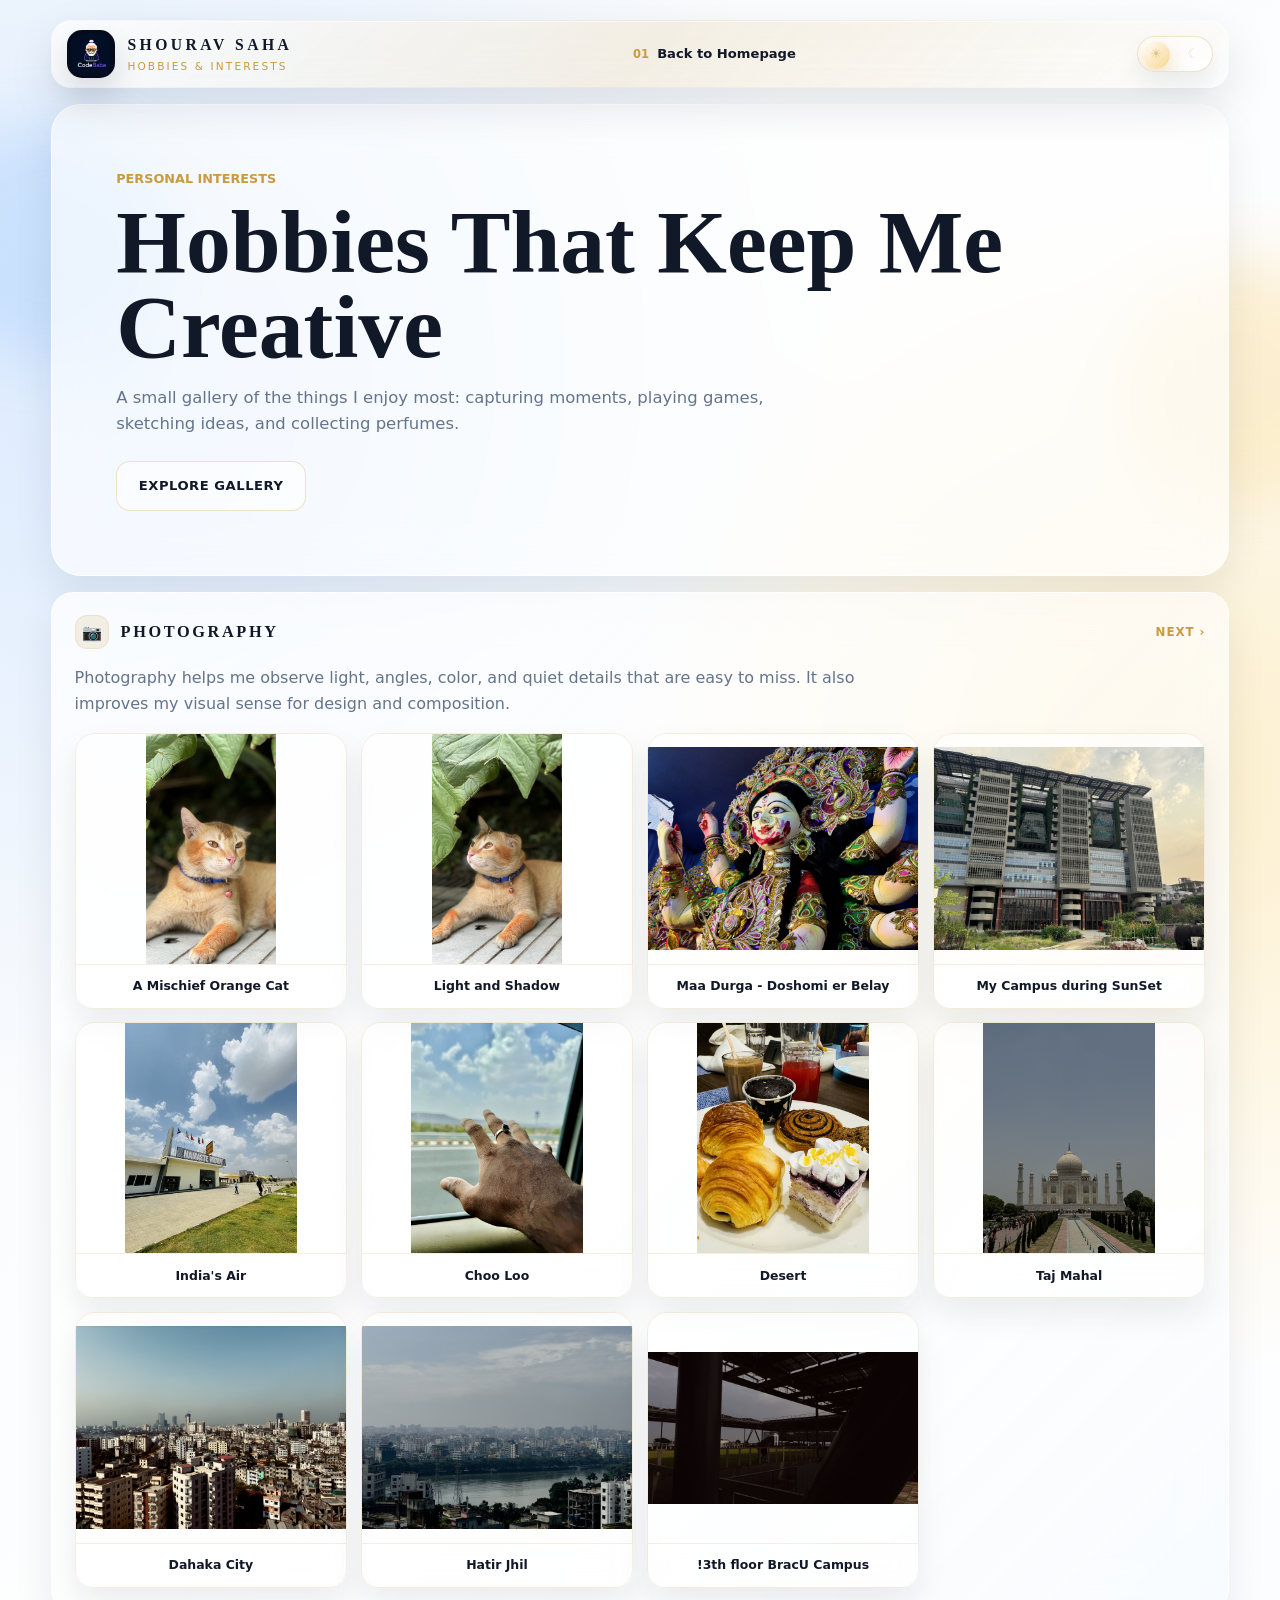
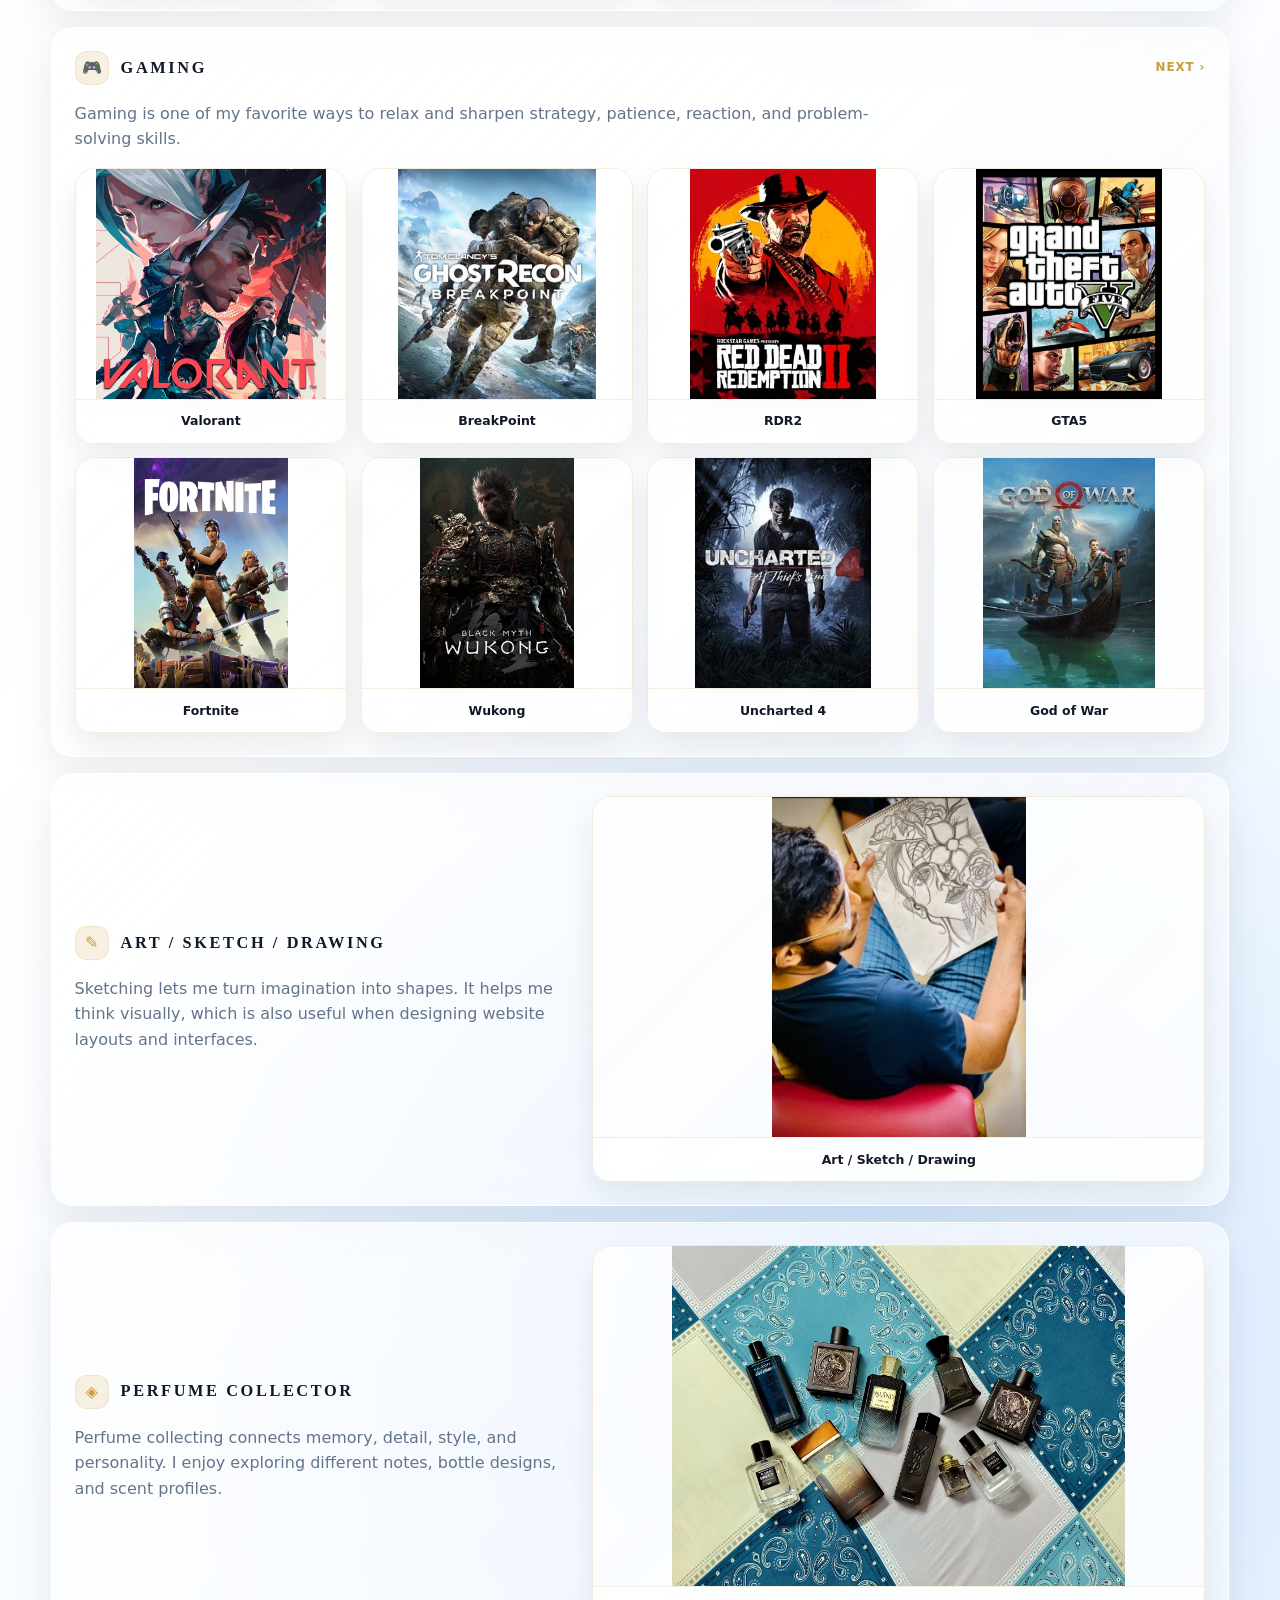
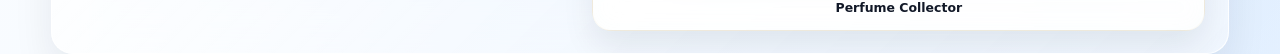
==== hobbies.html @ 501989ae "Add Shourav portfolio website" ====
<!DOCTYPE html>
<html lang="en">
<head>
    <meta charset="UTF-8">
    <meta name="viewport" content="width=device-width, initial-scale=1.0">
    <meta name="description" content="Hobbies and interests of Shourav Saha.">
    <meta name="author" content="Shourav Saha">
    <title>Hobbies | Shourav Saha</title>
    <link rel="stylesheet" href="style.css">
</head>
<body>
    <div class="page-orb orb-one" aria-hidden="true"></div>
    <div class="page-orb orb-two" aria-hidden="true"></div>

    <header class="site-header">
        <nav class="navbar" aria-label="Primary navigation">
            <a class="brand" href="index.html">
                <img class="brand-logo" src="images/Logo_idea_2.png" alt="Code Baba logo">
                <span class="brand-text">
                    <span class="brand-name">SHOURAV SAHA</span>
                    <span class="brand-subtitle">Hobbies &amp; Interests</span>
                </span>
            </a>
            <div class="nav-links">
                <a href="index.html"><span>01</span> Back to Homepage</a>
            </div>
            <button class="theme-toggle" id="themeToggle" type="button" aria-label="Switch to dark mode" aria-pressed="false">
                <span class="toggle-label toggle-light">☀</span>
                <span class="toggle-label toggle-dark">☾</span>
                <span class="toggle-switch" aria-hidden="true"><span class="toggle-thumb"></span></span>
            </button>
        </nav>
    </header>

    <main class="inner-page">
        <section class="inner-hero glass-panel">
            <p class="eyebrow">PERSONAL INTERESTS</p>
            <h1>Hobbies That Keep Me Creative</h1>
            <p class="hero-text">
                A small gallery of the things I enjoy most: capturing moments, playing games,
                sketching ideas, and collecting perfumes.
            </p>
            <div class="hero-actions">
                <a class="btn btn-secondary" href="#photography">Explore Gallery</a>
            </div>
        </section>

        <section class="hobby-page-grid">
            <article class="glass-card hobby-feature" id="photography">
                <div class="section-heading split-heading">
                    <span class="section-icon">📷</span>
                    <h2>Photography</h2>
                    <a href="#gaming">Next ›</a>
                </div>
                <p>
                    Photography helps me observe light, angles, color, and quiet details that are easy to miss.
                    It also improves my visual sense for design and composition.
                </p>
                <div class="gallery-grid photography-gallery">
                    <figure class="wide"><img src="images/hobbies/photography-01.jpg" alt="Photography sample 1"><figcaption>A Mischief Orange Cat</figcaption></figure>
                    <figure><img src="images/hobbies/photography-02.jpg" alt="Photography sample 2"><figcaption>Light and Shadow</figcaption></figure>
                    <figure><img src="images/hobbies/photography-03.jpg" alt="Photography sample 3"><figcaption>Maa Durga - Doshomi er Belay</figcaption></figure>
                    <figure><img src="images/hobbies/photography-04.jpg" alt="Photography sample 4"><figcaption>My Campus during SunSet</figcaption></figure>
                    <figure><img src="images/hobbies/photography-05.jpg" alt="Photography sample 5"><figcaption>India's Air</figcaption></figure>
                    <figure><img src="images/hobbies/photography-06.jpg" alt="Photography sample 6"><figcaption>Choo Loo</figcaption></figure>
                    <figure><img src="images/hobbies/photography-07.jpg" alt="Photography sample 7"><figcaption>Desert</figcaption></figure>
                    <figure><img src="images/hobbies/photography-08.jpg" alt="Photography sample 8"><figcaption>Taj Mahal</figcaption></figure>
                    <figure><img src="images/hobbies/photography-09.jpg" alt="Photography sample 9"><figcaption>Dahaka City</figcaption></figure>
                    <figure><img src="images/hobbies/photography-10.jpg" alt="Photography sample 10"><figcaption>Hatir Jhil</figcaption></figure>
                    <figure><img src="images/hobbies/photography-11.jpg" alt="Photography sample 11"><figcaption>!3th floor BracU Campus</figcaption></figure>
                </div>
            </article>

            <article class="glass-card hobby-feature" id="gaming">
                <div class="section-heading split-heading">
                    <span class="section-icon">🎮</span>
                    <h2>Gaming</h2>
                    <a href="#art">Next ›</a>
                </div>
                <p>
                    Gaming is one of my favorite ways to relax and sharpen strategy, patience, reaction,
                    and problem-solving skills.
                </p>
                <div class="gallery-grid game-gallery">
                    <figure><img src="images/hobbies/game-01.jpg" alt="Gaming image 1"><figcaption>Valorant</figcaption></figure>
                    <figure><img src="images/hobbies/game-02.jpg" alt="Gaming image 2"><figcaption>BreakPoint</figcaption></figure>
                    <figure><img src="images/hobbies/game-03.jpg" alt="Gaming image 3"><figcaption>RDR2</figcaption></figure>
                    <figure><img src="images/hobbies/game-04.jpg" alt="Gaming image 4"><figcaption>GTA5</figcaption></figure>
                    <figure><img src="images/hobbies/game-05.jpg" alt="Gaming image 5"><figcaption>Fortnite</figcaption></figure>
                    <figure><img src="images/hobbies/game-06.jpg" alt="Gaming image 6"><figcaption>Wukong</figcaption></figure>
                    <figure><img src="images/hobbies/game-07.jpg" alt="Gaming image 7"><figcaption>Uncharted 4</figcaption></figure>
                    <figure><img src="images/hobbies/game-08.jpg" alt="Gaming image 8"><figcaption>God of War</figcaption></figure>
                </div>
            </article>

            <article class="glass-card hobby-feature split-hobby" id="art">
                <div class="hobby-copy">
                    <div class="section-heading">
                        <span class="section-icon">✎</span>
                        <h2>Art / Sketch / Drawing</h2>
                    </div>
                    <p>
                        Sketching lets me turn imagination into shapes. It helps me think visually,
                        which is also useful when designing website layouts and interfaces.
                    </p>
                </div>
                <figure class="feature-image art-image">
                    <img src="images/hobbies/art-sketch-drawing.jpg" alt="Art, sketch, and drawing work">
                    <figcaption>Art / Sketch / Drawing</figcaption>
                </figure>
            </article>

            <article class="glass-card hobby-feature split-hobby" id="perfume">
                <div class="hobby-copy">
                    <div class="section-heading">
                        <span class="section-icon">◈</span>
                        <h2>Perfume Collector</h2>
                    </div>
                    <p>
                        Perfume collecting connects memory, detail, style, and personality. I enjoy exploring
                        different notes, bottle designs, and scent profiles.
                    </p>
                </div>
                <figure class="feature-image">
                    <img src="images/hobbies/perfume-collector.jpg" alt="Perfume collector image">
                    <figcaption>Perfume Collector</figcaption>
                </figure>
            </article>
        </section>
    </main>
<script src="script.js"></script>
</body>
</html>
---- style.css ----
:root {
    --bg: #f8fafc;
    --glass: rgba(255, 255, 255, 0.64);
    --glass-strong: rgba(255, 255, 255, 0.78);
    --text: #111827;
    --muted: #64748b;
    --gold: #c99a3e;
    --gold-soft: rgba(201, 154, 62, 0.14);
    --blue-glow: #dbeafe;
    --border: rgba(255, 255, 255, 0.8);
    --shadow: 0 28px 80px rgba(15, 23, 42, 0.10);
    --shadow-soft: 0 18px 40px rgba(15, 23, 42, 0.08);
    --radius-large: 30px;
    --radius: 22px;
    --radius-small: 14px;
    --serif: Georgia, 'Times New Roman', serif;
    --sans: Inter, ui-sans-serif, system-ui, -apple-system, BlinkMacSystemFont, 'Segoe UI', sans-serif;
}

body.dark-mode {
    --bg: #050816;
    --glass: rgba(15, 23, 42, 0.72);
    --glass-strong: rgba(15, 23, 42, 0.86);
    --text: #f8fafc;
    --muted: #cbd5e1;
    --gold: #f5c76b;
    --gold-soft: rgba(245, 199, 107, 0.16);
    --blue-glow: #38bdf8;
    --border: rgba(255, 255, 255, 0.16);
    --shadow: 0 28px 80px rgba(0, 0, 0, 0.34);
    --shadow-soft: 0 18px 44px rgba(0, 0, 0, 0.26);
}

* {
    box-sizing: border-box;
    margin: 0;
    padding: 0;
}

html {
    scroll-behavior: smooth;
    scroll-padding-top: 120px;
}

section[id],
article[id],
.glass-card[id] {
    scroll-margin-top: 120px;
}

body {
    min-height: 100vh;
    font-family: var(--sans);
    color: var(--text);
    background:
        radial-gradient(circle at 8% 12%, rgba(219, 234, 254, 0.95), transparent 24%),
        radial-gradient(circle at 92% 24%, rgba(252, 231, 178, 0.65), transparent 22%),
        radial-gradient(circle at 65% 90%, rgba(191, 219, 254, 0.68), transparent 27%),
        linear-gradient(135deg, var(--bg), #ffffff 52%, #eef6ff);
    line-height: 1.6;
    overflow-x: hidden;
    transition: background 0.35s ease, color 0.35s ease;
}

body.dark-mode {
    background:
        radial-gradient(circle at 10% 12%, rgba(56, 189, 248, 0.18), transparent 26%),
        radial-gradient(circle at 90% 26%, rgba(245, 199, 107, 0.15), transparent 25%),
        radial-gradient(circle at 60% 90%, rgba(30, 64, 175, 0.28), transparent 30%),
        linear-gradient(135deg, #050816, #0f172a 60%, #111827);
}

a {
    color: inherit;
    text-decoration: none;
}

img {
    max-width: 100%;
    display: block;
}

button,
input,
textarea {
    font: inherit;
}

.page-orb {
    position: fixed;
    width: 240px;
    height: 240px;
    border-radius: 999px;
    filter: blur(28px);
    opacity: 0.38;
    pointer-events: none;
    z-index: -1;
}

.orb-one {
    top: 120px;
    left: -70px;
    background: rgba(147, 197, 253, 0.8);
}

.orb-two {
    top: 260px;
    right: -80px;
    background: rgba(251, 215, 134, 0.75);
}

.orb-three {
    bottom: 80px;
    left: 45%;
    background: rgba(221, 214, 254, 0.75);
}

.site-header {
    width: min(92%, 1420px);
    margin: 20px auto 0;
    position: sticky;
    top: 14px;
    z-index: 50;
}

.navbar,
.glass-panel,
.glass-card,
.site-footer {
    background: var(--glass);
    border: 1px solid var(--border);
    box-shadow: var(--shadow-soft);
    backdrop-filter: blur(22px);
    -webkit-backdrop-filter: blur(22px);
}

.navbar {
    min-height: 64px;
    border: 1px solid transparent;
    border-radius: 20px;
    padding: 0.55rem 0.95rem;
    background:
        linear-gradient(135deg, rgba(255, 255, 255, 0.42), rgba(255, 255, 255, 0.18)) padding-box,
        linear-gradient(135deg, rgba(255, 255, 255, 0.58), rgba(201, 154, 62, 0.20), rgba(255, 255, 255, 0.14)) border-box;
    box-shadow:
        inset 0 1px 0 rgba(255, 255, 255, 0.52),
        inset 0 -18px 38px rgba(255, 255, 255, 0.08),
        0 18px 46px rgba(15, 23, 42, 0.10);
    backdrop-filter: blur(26px) saturate(1.32);
    -webkit-backdrop-filter: blur(26px) saturate(1.32);
    display: flex;
    align-items: center;
    justify-content: space-between;
    gap: 0.85rem;
}

body.dark-mode .navbar {
    background:
        linear-gradient(135deg, rgba(15, 23, 42, 0.54), rgba(15, 23, 42, 0.24)) padding-box,
        linear-gradient(135deg, rgba(148, 163, 184, 0.24), rgba(245, 199, 107, 0.22), rgba(56, 189, 248, 0.12)) border-box;
    box-shadow:
        inset 0 1px 0 rgba(255, 255, 255, 0.10),
        inset 0 -18px 40px rgba(2, 6, 23, 0.24),
        0 20px 52px rgba(0, 0, 0, 0.28);
}

.brand {
    display: flex;
    align-items: center;
    gap: 0.75rem;
    min-width: max-content;
}

.brand-logo {
    width: 48px;
    height: 48px;
    object-fit: contain;
    border-radius: 15px;
    box-shadow: 0 14px 30px rgba(15, 23, 42, 0.14);
    background: #050b1a;
    padding: 0.2rem;
}

.footer-logo {
    width: 52px;
    height: 52px;
    object-fit: contain;
    border-radius: 16px;
    box-shadow: 0 12px 24px rgba(15, 23, 42, 0.12);
    background: #050b1a;
    padding: 0.18rem;
}

.monogram {
    font-family: var(--serif);
    font-size: 2.2rem;
    line-height: 1;
    color: var(--gold);
    letter-spacing: -0.08em;
    text-shadow: 0 10px 24px var(--gold-soft);
}

.monogram.small {
    font-size: 2rem;
}

.brand-text {
    display: flex;
    flex-direction: column;
    gap: 0.05rem;
}

.brand-name {
    font-family: var(--serif);
    font-size: 0.98rem;
    letter-spacing: 0.22em;
    font-weight: 700;
}

.brand-subtitle {
    font-size: 0.66rem;
    color: var(--gold);
    text-transform: uppercase;
    letter-spacing: 0.20em;
}

.nav-links {
    display: flex;
    align-items: center;
    justify-content: flex-end;
    gap: 0.72rem;
    flex-wrap: wrap;
}

.nav-links a {
    color: var(--text);
    font-size: 0.82rem;
    font-weight: 600;
    padding: 0.32rem 0.15rem;
    position: relative;
}

.nav-links a span {
    color: var(--gold);
    font-size: 0.72rem;
    margin-right: 0.22rem;
}

.nav-links a::after {
    content: "";
    position: absolute;
    left: 0;
    bottom: 0.2rem;
    width: 0;
    height: 2px;
    border-radius: 999px;
    background: var(--gold);
    transition: width 0.25s ease;
}

.nav-links a:hover::after {
    width: 100%;
}

.theme-toggle {
    --toggle-offset: 0;
    --toggle-press: 1;
    width: 76px;
    height: 36px;
    border: 1px solid rgba(201, 154, 62, 0.28);
    border-radius: 999px;
    background: rgba(255, 255, 255, 0.42);
    color: rgba(201, 154, 62, 0.74);
    display: grid;
    grid-template-columns: 1fr 1fr;
    align-items: center;
    padding: 0;
    cursor: pointer;
    position: relative;
    overflow: hidden;
    box-shadow: inset 0 1px 0 rgba(255, 255, 255, 0.56), 0 12px 24px rgba(15, 23, 42, 0.08);
    transition: transform 0.16s ease, border-color 0.25s ease, background 0.25s ease, box-shadow 0.16s ease;
}

body.dark-mode .theme-toggle {
    --toggle-offset: 40px;
    background: rgba(15, 23, 42, 0.56);
    color: rgba(245, 199, 107, 0.76);
}

.theme-toggle:hover {
    transform: translateY(-2px);
    border-color: var(--gold);
}

.theme-toggle:active {
    --toggle-press: 0.88;
    transform: translateY(1px) scale(0.98);
    border-color: rgba(201, 154, 62, 0.46);
    box-shadow: inset 0 4px 12px rgba(15, 23, 42, 0.18), 0 6px 14px rgba(15, 23, 42, 0.08);
}

.theme-toggle:focus-visible {
    outline: 3px solid var(--gold-soft);
    outline-offset: 4px;
}

.toggle-label {
    position: relative;
    z-index: 2;
    display: grid;
    place-items: center;
    width: 100%;
    height: 100%;
    font-size: 0.82rem;
    line-height: 1;
    opacity: 0.68;
    transition: opacity 0.25s ease, color 0.25s ease;
}

body:not(.dark-mode) .toggle-dark,
body.dark-mode .toggle-light {
    opacity: 0.32;
}

.toggle-switch {
    position: absolute;
    inset: 4px;
    border-radius: 999px;
    pointer-events: none;
}

.toggle-thumb {
    position: absolute;
    top: 0;
    left: 0;
    width: 28px;
    height: 28px;
    border-radius: 999px;
    background: linear-gradient(135deg, #ffffff, #f8d58e);
    box-shadow: 0 10px 22px rgba(201, 154, 62, 0.36), 0 0 0 1px rgba(255, 255, 255, 0.62);
    transform: translateX(var(--toggle-offset)) scale(var(--toggle-press));
    transition: transform 0.32s ease, background 0.32s ease, box-shadow 0.32s ease;
}

body.dark-mode .toggle-thumb {
    background: linear-gradient(135deg, #111827, #020617);
    box-shadow: 0 10px 22px rgba(56, 189, 248, 0.30), 0 0 0 1px rgba(148, 163, 184, 0.34);
}

main,
.site-footer {
    width: min(92%, 1420px);
    margin-inline: auto;
}

.hero {
    margin-top: 1rem;
    border-radius: var(--radius-large);
    padding: clamp(2rem, 5vw, 4.4rem);
    display: grid;
    grid-template-columns: 1.05fr 0.95fr;
    gap: clamp(2rem, 5vw, 5rem);
    align-items: center;
    position: relative;
    overflow: hidden;
}

.hero::before,
.hero::after,
.glass-card::before {
    content: "";
    position: absolute;
    pointer-events: none;
}

.hero::before {
    inset: 1px;
    border-radius: inherit;
    background: linear-gradient(120deg, rgba(255, 255, 255, 0.58), transparent 38%, rgba(219, 234, 254, 0.34));
    z-index: -1;
}

.hero::after {
    right: 2.2rem;
    bottom: 2rem;
    width: 160px;
    height: 160px;
    background-image: radial-gradient(var(--gold) 1px, transparent 1px);
    background-size: 12px 12px;
    opacity: 0.22;
}

.eyebrow {
    color: var(--gold);
    font-weight: 700;
    font-size: 0.8rem;
    text-transform: uppercase;
    margin-bottom: 0.6rem;
}

.hero h1 {
    font-family: var(--serif);
    font-size: clamp(3.6rem, 8vw, 7.6rem);
    line-height: 0.95;
    letter-spacing: -0.06em;
    font-weight: 500;
    margin-bottom: 0.75rem;
}

.hero-subtitle {
    color: var(--gold);
    font-weight: 700;
    margin-bottom: 0.7rem;
}

.hero-text {
    max-width: 660px;
    color: var(--muted);
    font-size: 1.03rem;
    margin-bottom: 1.45rem;
}

.hero-actions {
    display: flex;
    flex-wrap: wrap;
    gap: 0.95rem;
}

.btn {
    display: inline-flex;
    align-items: center;
    justify-content: center;
    gap: 0.45rem;
    min-height: 48px;
    border-radius: var(--radius-small);
    padding: 0.85rem 1.35rem;
    font-weight: 800;
    letter-spacing: 0.04em;
    text-transform: uppercase;
    font-size: 0.82rem;
    transition: transform 0.25s ease, box-shadow 0.25s ease, background 0.25s ease;
}

.btn:hover {
    transform: translateY(-3px);
}

.btn-primary {
    background: linear-gradient(135deg, #d9ad55, var(--gold));
    color: #ffffff;
    border: 1px solid rgba(255, 255, 255, 0.5);
    box-shadow: 0 16px 34px rgba(201, 154, 62, 0.30);
}

.btn-primary:hover {
    box-shadow: 0 22px 46px rgba(201, 154, 62, 0.42);
}

.btn-secondary {
    background: rgba(255, 255, 255, 0.52);
    color: var(--text);
    border: 1px solid rgba(201, 154, 62, 0.28);
}

body.dark-mode .btn-secondary {
    background: rgba(15, 23, 42, 0.52);
}

.portrait-card {
    border-radius: 28px;
    padding: 0.6rem;
    background:
        linear-gradient(var(--glass-strong), var(--glass-strong)) padding-box,
        linear-gradient(135deg, rgba(201, 154, 62, 0.84), rgba(219, 234, 254, 0.86), rgba(255, 255, 255, 0.55)) border-box;
    border: 1px solid transparent;
    box-shadow: var(--shadow), inset 0 0 28px rgba(255, 255, 255, 0.38);
    position: relative;
    overflow: hidden;
}

.portrait-card::after {
    content: "";
    position: absolute;
    inset: 0;
    background: linear-gradient(105deg, transparent 20%, rgba(255, 255, 255, 0.32), transparent 52%);
    transform: translateX(-100%);
    animation: shine 6s ease-in-out infinite;
}

.profile-image {
    width: 100%;
    height: min(560px, 56vw);
    object-fit: cover;
    object-position: center top;
    border-radius: 22px;
    filter: saturate(1.02) contrast(1.02);
}

.section-grid,
.lower-grid {
    margin-top: 1rem;
    display: grid;
    gap: 1rem;
}

.section-grid {
    grid-template-columns: minmax(0, 1.45fr) minmax(280px, 0.8fr);
}

.about-card {
    min-height: 100%;
}

.lower-grid {
    grid-template-columns: 0.9fr 0.9fr 1.2fr 1.2fr;
}

.glass-card {
    border-radius: var(--radius);
    padding: 1.4rem;
    position: relative;
    overflow: hidden;
    transition: transform 0.28s ease, box-shadow 0.28s ease, border-color 0.28s ease;
}

.glass-card::before {
    inset: 0;
    background: linear-gradient(135deg, rgba(255, 255, 255, 0.46), transparent 50%, rgba(219, 234, 254, 0.20));
    opacity: 0.82;
    z-index: -1;
}

.glass-card:hover {
    transform: translateY(-6px);
    box-shadow: var(--shadow);
    border-color: rgba(201, 154, 62, 0.36);
}

.section-heading {
    display: flex;
    align-items: center;
    gap: 0.75rem;
    margin-bottom: 1rem;
}

.split-heading {
    justify-content: space-between;
}

.split-heading h2 {
    margin-right: auto;
}

.section-heading h2 {
    font-family: var(--serif);
    font-size: 1.02rem;
    text-transform: uppercase;
    letter-spacing: 0.16em;
}

.section-heading a {
    color: var(--gold);
    font-size: 0.74rem;
    text-transform: uppercase;
    letter-spacing: 0.08em;
    font-weight: 800;
}

.section-icon {
    width: 34px;
    height: 34px;
    display: inline-grid;
    place-items: center;
    border-radius: 12px;
    color: var(--gold);
    background: var(--gold-soft);
    border: 1px solid rgba(201, 154, 62, 0.16);
}

.about-card p,
.contact-section p {
    color: var(--muted);
    font-size: 0.94rem;
}

.about-card p + p {
    margin-top: 0.85rem;
}

.about-card a {
    color: var(--gold);
    font-weight: 800;
}

.about-highlights {
    margin-top: 1rem;
    display: flex;
    flex-wrap: wrap;
    gap: 0.55rem;
}

.about-highlights span {
    border: 1px solid rgba(201, 154, 62, 0.24);
    border-radius: 999px;
    padding: 0.42rem 0.72rem;
    background: rgba(255, 255, 255, 0.30);
    color: var(--text);
    font-size: 0.78rem;
    font-weight: 800;
}

body.dark-mode .about-highlights span {
    background: rgba(15, 23, 42, 0.42);
}

.about-details {
    margin-top: 1.1rem;
    display: grid;
    grid-template-columns: minmax(260px, 1fr) minmax(220px, 0.9fr);
    gap: 1rem;
    align-items: stretch;
}

.info-list {
    display: grid;
    gap: 0.7rem;
    align-content: center;
}

.info-list p {
    display: grid;
    grid-template-columns: 118px 1fr;
    gap: 0.75rem;
    align-items: center;
    font-size: 0.9rem;
}

.info-list span {
    color: var(--muted);
}

.info-list strong {
    color: var(--text);
}

.about-image-frame {
    min-height: 190px;
    max-height: 230px;
    border: 1px solid rgba(201, 154, 62, 0.20);
    border-radius: 18px;
    background: rgba(255, 255, 255, 0.20);
    overflow: hidden;
    display: grid;
    place-items: center;
}

body.dark-mode .about-image-frame {
    background: rgba(15, 23, 42, 0.32);
}

.about-image-frame img {
    width: 100%;
    height: 100%;
    object-fit: contain;
    object-position: center;
}

.timeline {
    position: relative;
    display: grid;
    gap: 1rem;
    padding-left: 0.4rem;
}

.timeline::before {
    content: "";
    position: absolute;
    left: 10px;
    top: 8px;
    bottom: 8px;
    width: 1px;
    background: linear-gradient(var(--gold), rgba(201, 154, 62, 0.08));
}

.timeline-item {
    display: grid;
    grid-template-columns: 28px 1fr;
    gap: 0.5rem;
    align-items: start;
}

.timeline-dot {
    width: 12px;
    height: 12px;
    margin-top: 0.25rem;
    border-radius: 999px;
    background: var(--gold);
    box-shadow: 0 0 0 7px var(--gold-soft);
    z-index: 1;
}

.timeline h3 {
    font-size: 0.95rem;
}

.timeline p,
.timeline small {
    color: var(--muted);
}

.timeline p {
    color: var(--gold);
    font-size: 0.9rem;
    margin: 0.15rem 0;
}

.skills-list {
    display: flex;
    flex-wrap: wrap;
    gap: 0.75rem;
}

.skill-cloud span {
    display: inline-flex;
    align-items: center;
    justify-content: center;
    min-height: 44px;
    padding: 0.72rem 1rem;
    border-radius: 999px;
    border: 1px solid rgba(201, 154, 62, 0.22);
    background: rgba(255, 255, 255, 0.42);
    color: var(--text);
    font-weight: 800;
    font-size: 0.9rem;
    box-shadow: 0 12px 26px rgba(15, 23, 42, 0.06);
    transition: transform 0.25s ease, border-color 0.25s ease, background 0.25s ease;
}

body.dark-mode .skill-cloud span {
    background: rgba(15, 23, 42, 0.48);
}

.skill-cloud span:hover {
    transform: translateY(-4px);
    border-color: var(--gold);
    background: var(--gold-soft);
}

.skills-image-frame {
    margin-top: 1rem;
    height: clamp(150px, 18vw, 220px);
    border: 1px solid rgba(201, 154, 62, 0.20);
    border-radius: 18px;
    background: rgba(255, 255, 255, 0.20);
    overflow: hidden;
    display: grid;
    place-items: center;
}

body.dark-mode .skills-image-frame {
    background: rgba(15, 23, 42, 0.32);
}

.skills-image-frame img {
    width: 100%;
    height: 100%;
    object-fit: contain;
    object-position: center;
}

.quote-card,
.hobbies-card,
.links-card,
.favorites-card {
    min-height: 190px;
}

.quote-card {
    grid-column: span 2;
}

.quote-card blockquote {
    font-family: var(--serif);
    font-size: 1.12rem;
    line-height: 1.65;
    color: var(--text);
}

.quote-card cite {
    display: block;
    margin-top: 0.65rem;
    color: var(--gold);
    font-family: var(--sans);
    font-size: 0.9rem;
    font-weight: 800;
}

.quote-layout {
    display: grid;
    grid-template-columns: 1fr 120px;
    gap: 1rem;
    align-items: center;
}

.quote-image {
    width: 120px;
    height: 92px;
    object-fit: cover;
    border-radius: 18px;
    border: 1px solid rgba(201, 154, 62, 0.22);
    box-shadow: 0 14px 32px rgba(15, 23, 42, 0.10);
}

.favorites-card {
    grid-column: 1 / -1;
}

.favorites-layout {
    display: grid;
    grid-template-columns: minmax(280px, 0.9fr) minmax(420px, 1.4fr);
    gap: 1rem;
    align-items: stretch;
}

.favorite-lists {
    display: grid;
    grid-template-columns: repeat(3, minmax(0, 1fr));
    gap: 0.85rem;
}

.favorite-list {
    padding: 1rem;
    border: 1px solid rgba(201, 154, 62, 0.18);
    border-radius: 18px;
    background: rgba(255, 255, 255, 0.36);
}

body.dark-mode .favorite-list {
    background: rgba(15, 23, 42, 0.48);
}

.favorite-list h3 {
    color: var(--gold);
    font-size: 0.86rem;
    letter-spacing: 0.08em;
    text-transform: uppercase;
    margin-bottom: 0.65rem;
}

.favorite-list ol {
    padding-left: 1.15rem;
    color: var(--text);
    font-weight: 700;
    font-size: 0.9rem;
}

.favorite-list li + li {
    margin-top: 0.35rem;
}

.poster-grid {
    display: grid;
    grid-template-columns: repeat(8, minmax(78px, 1fr));
    gap: 0.65rem;
}

.poster-grid figure {
    min-height: 144px;
    border-radius: 16px;
    overflow: hidden;
    border: 1px solid rgba(201, 154, 62, 0.18);
    background: rgba(255, 255, 255, 0.42);
    box-shadow: 0 14px 28px rgba(15, 23, 42, 0.08);
    transition: transform 0.25s ease, border-color 0.25s ease, box-shadow 0.25s ease;
}

body.dark-mode .poster-grid figure {
    background: rgba(15, 23, 42, 0.48);
}

.poster-grid figure:hover {
    transform: translateY(-5px);
    border-color: var(--gold);
    box-shadow: var(--shadow-soft);
}

.poster-grid img {
    width: 100%;
    height: 108px;
    object-fit: cover;
}

.poster-grid figcaption {
    padding: 0.45rem 0.35rem;
    color: var(--text);
    font-size: 0.72rem;
    font-weight: 800;
    text-align: center;
}

.feather {
    position: absolute;
    right: 1.1rem;
    bottom: 0.3rem;
    color: rgba(201, 154, 62, 0.24);
    font-size: 6rem;
    transform: rotate(-28deg);
}

.hobby-grid,
.link-grid,
.contact-links {
    display: grid;
    gap: 0.75rem;
}

.hobby-grid {
    grid-template-columns: repeat(2, minmax(0, 1fr));
}

.hobby-tile,
.link-grid a,
.contact-links a,
.contact-links span {
    background: rgba(255, 255, 255, 0.42);
    border: 1px solid rgba(201, 154, 62, 0.18);
    border-radius: 16px;
    padding: 0.9rem;
    transition: transform 0.25s ease, border-color 0.25s ease, background 0.25s ease;
}

body.dark-mode .hobby-tile,
body.dark-mode .link-grid a,
body.dark-mode .contact-links a,
body.dark-mode .contact-links span {
    background: rgba(15, 23, 42, 0.48);
}

.hobby-tile {
    display: flex;
    flex-direction: column;
    gap: 0.4rem;
    align-items: center;
    text-align: center;
    font-weight: 700;
}

.hobby-tile span {
    font-size: 1.6rem;
}

.link-grid {
    grid-template-columns: repeat(3, minmax(0, 1fr));
}

.link-grid a {
    display: flex;
    justify-content: space-between;
    align-items: center;
    min-height: 52px;
    font-weight: 800;
    font-size: 0.96rem;
    letter-spacing: 0.02em;
    padding: 0.72rem 1rem;
    border-radius: 10px;
    background:
        linear-gradient(135deg, rgba(255, 255, 255, 0.82), rgba(255, 248, 232, 0.66)) padding-box,
        linear-gradient(135deg, rgba(201, 154, 62, 0.64), rgba(255, 255, 255, 0.72)) border-box;
    border-color: transparent;
    box-shadow: 0 12px 26px rgba(201, 154, 62, 0.16);
    position: relative;
    overflow: hidden;
}

.link-grid a span {
    color: var(--gold);
    font-size: 1.06rem;
    transition: transform 0.25s ease;
}

body.dark-mode .link-grid a {
    background:
        linear-gradient(135deg, rgba(15, 23, 42, 0.82), rgba(42, 35, 20, 0.60)) padding-box,
        linear-gradient(135deg, rgba(201, 154, 62, 0.62), rgba(148, 163, 184, 0.36)) border-box;
    box-shadow: 0 14px 30px rgba(0, 0, 0, 0.24);
}

.logo-link {
    gap: 0.55rem;
    justify-content: flex-start !important;
}

.logo-link img {
    width: 36px;
    height: 36px;
    object-fit: contain;
    border-radius: 9px;
    background: #050b1a;
    padding: 0.12rem;
    box-shadow: 0 8px 18px rgba(15, 23, 42, 0.12);
}

.logo-link span {
    margin-left: auto;
}

.hobby-tile:hover,
.link-grid a:hover,
.contact-links a:hover {
    transform: translateY(-4px);
    border-color: var(--gold);
    background: var(--gold-soft);
}

.link-grid a:hover {
    transform: translateY(-6px) scale(1.02);
    background:
        linear-gradient(135deg, rgba(217, 173, 85, 0.96), rgba(201, 154, 62, 0.78)) padding-box,
        linear-gradient(135deg, #fff4d6, rgba(201, 154, 62, 0.84)) border-box;
    color: #ffffff;
    box-shadow: 0 18px 38px rgba(201, 154, 62, 0.34);
}

.link-grid a:hover span {
    color: #ffffff;
    transform: translate(2px, -2px);
}


.records-card {
    margin-top: 1rem;
}

.table-wrapper {
    width: 100%;
    overflow-x: auto;
    border-radius: 18px;
    border: 1px solid rgba(201, 154, 62, 0.20);
}

table {
    width: 100%;
    min-width: 520px;
    border-collapse: collapse;
    overflow: hidden;
    font-size: 0.92rem;
}

caption {
    text-align: left;
    padding: 0.8rem 1rem;
    color: var(--muted);
    font-size: 0.84rem;
}

th,
td {
    padding: 1rem;
    border: 1px solid rgba(100, 116, 139, 0.12);
    text-align: left;
    vertical-align: middle;
}

th {
    background: linear-gradient(135deg, rgba(201, 154, 62, 0.92), rgba(17, 24, 39, 0.95));
    color: #ffffff;
    text-transform: uppercase;
    font-size: 0.78rem;
    letter-spacing: 0.08em;
}

tbody tr:nth-child(even) {
    background: rgba(255, 255, 255, 0.32);
}

body.dark-mode tbody tr:nth-child(even) {
    background: rgba(255, 255, 255, 0.04);
}

tbody tr:hover {
    background: var(--gold-soft);
}

.status-pill {
    display: inline-flex;
    border-radius: 999px;
    padding: 0.25rem 0.65rem;
    color: var(--gold);
    background: var(--gold-soft);
    font-weight: 800;
    font-size: 0.78rem;
}

.status-pill.active {
    color: #0f766e;
    background: rgba(20, 184, 166, 0.12);
}

body.dark-mode .status-pill.active {
    color: #5eead4;
}

.contact-section {
    margin-top: 1rem;
    border-radius: var(--radius-large);
    padding: clamp(1.4rem, 3vw, 2.4rem);
    display: grid;
    grid-template-columns: 0.9fr 1.1fr;
    gap: 2rem;
}

.contact-section h2 {
    font-family: var(--serif);
    font-size: clamp(2rem, 4vw, 3.2rem);
    margin-bottom: 0.75rem;
}

.contact-links {
    margin-top: 1.2rem;
    grid-template-columns: repeat(2, minmax(0, 1fr));
}

.contact-links a,
.contact-links span {
    color: var(--text);
    font-weight: 800;
}

.contact-form {
    display: grid;
    gap: 0.75rem;
}

.contact-form label {
    font-size: 0.82rem;
    font-weight: 800;
    color: var(--gold);
    text-transform: uppercase;
    letter-spacing: 0.08em;
}

.contact-form input,
.contact-form textarea {
    width: 100%;
    border: 1px solid rgba(201, 154, 62, 0.22);
    border-radius: 14px;
    padding: 0.85rem 1rem;
    color: var(--text);
    background: rgba(255, 255, 255, 0.48);
    outline: none;
    resize: vertical;
}

body.dark-mode .contact-form input,
body.dark-mode .contact-form textarea {
    background: rgba(15, 23, 42, 0.50);
}

.contact-form input:focus,
.contact-form textarea:focus {
    border-color: var(--gold);
    box-shadow: 0 0 0 4px var(--gold-soft);
}

.site-footer {
    margin-top: 1rem;
    margin-bottom: 1rem;
    border-radius: 24px;
    padding: 1.1rem 1.35rem;
    display: grid;
    grid-template-columns: 1fr auto;
    gap: 1rem;
    align-items: center;
}

.footer-brand {
    display: flex;
    align-items: center;
    gap: 0.8rem;
}

.footer-brand strong {
    font-family: var(--serif);
    letter-spacing: 0.18em;
}

.footer-brand p,
.footer-motto {
    color: var(--muted);
    font-size: 0.82rem;
}

.footer-motto {
    color: var(--gold);
    font-weight: 800;
    white-space: nowrap;
}


.inner-page {
    margin-top: 1rem;
}

.inner-hero {
    padding: clamp(2rem, 5vw, 4rem);
    border-radius: var(--radius-large);
}

.inner-hero h1 {
    font-family: var(--serif);
    font-size: clamp(2.8rem, 7vw, 6.5rem);
    line-height: 0.95;
    margin-bottom: 1rem;
}

.inner-content {
    margin-top: 1rem;
    display: grid;
    grid-template-columns: repeat(2, minmax(0, 1fr));
    gap: 1rem;
}

.project-list {
    display: grid;
    gap: 1rem;
}

.project-item {
    padding: 1rem;
    border-radius: 16px;
    border: 1px solid rgba(201, 154, 62, 0.18);
    background: rgba(255, 255, 255, 0.36);
}

.project-card p {
    color: var(--muted);
    margin-bottom: 1rem;
}

.project-link {
    display: inline-flex;
    align-items: center;
    justify-content: center;
    padding: 0.85rem 1.1rem;
    border-radius: 999px;
    border: 1px solid rgba(201, 154, 62, 0.26);
    background: rgba(255, 255, 255, 0.52);
    color: var(--gold);
    font-weight: 900;
    box-shadow: 0 14px 30px rgba(15, 23, 42, 0.07);
}

.project-link:hover {
    transform: translateY(-3px);
    background: var(--gold);
    color: #ffffff;
}

.featured-project {
    border-color: rgba(201, 154, 62, 0.34);
}

.hobby-page-grid {
    margin-top: 1rem;
    display: grid;
    gap: 1rem;
}

.hobby-feature {
    overflow: hidden;
}

.hobby-feature > p {
    color: var(--muted);
    max-width: 850px;
    margin-bottom: 1rem;
}

.gallery-grid {
    display: grid;
    grid-template-columns: repeat(4, minmax(0, 1fr));
    gap: 0.85rem;
}

.gallery-grid figure,
.feature-image {
    position: relative;
    overflow: visible;
    display: flex;
    flex-direction: column;
    border-radius: 20px;
    border: 1px solid rgba(201, 154, 62, 0.18);
    background: rgba(255, 255, 255, 0.42);
    box-shadow: 0 16px 32px rgba(15, 23, 42, 0.08);
    transition: transform 0.25s ease, border-color 0.25s ease, box-shadow 0.25s ease;
}

body.dark-mode .gallery-grid figure,
body.dark-mode .feature-image {
    background: rgba(15, 23, 42, 0.48);
}

.gallery-grid figure:hover,
.feature-image:hover {
    transform: translateY(-5px);
    border-color: var(--gold);
    box-shadow: var(--shadow-soft);
}

.gallery-grid img,
.feature-image img {
    display: block;
    width: 100%;
    height: 230px;
    max-height: 230px;
    object-fit: contain;
    background: rgba(255, 255, 255, 0.34);
    border-radius: 16px 16px 0 0;
}

.photography-gallery .wide {
    grid-column: auto;
    grid-row: auto;
}

.photography-gallery .wide img {
    height: 230px;
}

.gallery-grid figcaption,
.feature-image figcaption {
    position: static;
    margin: 0;
    padding: 0.72rem 0.8rem;
    border-radius: 0 0 16px 16px;
    color: var(--text);
    background: rgba(255, 255, 255, 0.68);
    backdrop-filter: blur(12px);
    -webkit-backdrop-filter: blur(12px);
    font-size: 0.78rem;
    font-weight: 800;
    text-align: center;
    border-top: 1px solid rgba(201, 154, 62, 0.16);
}

body.dark-mode .gallery-grid figcaption,
body.dark-mode .feature-image figcaption {
    background: rgba(15, 23, 42, 0.72);
}

.split-hobby {
    display: grid;
    grid-template-columns: minmax(280px, 0.9fr) minmax(360px, 1.1fr);
    gap: 1rem;
    align-items: center;
}

.hobby-copy p {
    color: var(--muted);
}

.feature-image img {
    height: 340px;
    max-height: 340px;
}


@keyframes shine {
    0%, 46% { transform: translateX(-120%); }
    58%, 100% { transform: translateX(120%); }
}

@media (max-width: 1120px) {
    .navbar {
        align-items: flex-start;
        flex-wrap: wrap;
    }

    .nav-links {
        order: 3;
        width: 100%;
        justify-content: flex-start;
    }

    .hero,
    .contact-section {
        grid-template-columns: 1fr;
    }

    .section-grid {
        grid-template-columns: 1fr;
    }

    .skills-card {
        grid-column: auto;
    }

    .about-details {
        grid-template-columns: 1fr;
    }

    .lower-grid {
        grid-template-columns: 1fr 1fr;
    }

    .links-card {
        grid-column: span 1;
    }

    .favorites-card {
        grid-column: 1 / -1;
    }

    .site-footer {
        grid-template-columns: 1fr;
    }

}


@media (max-width: 980px) {
    html {
        scroll-padding-top: 170px;
    }

    section[id],
    article[id],
    .glass-card[id] {
        scroll-margin-top: 170px;
    }

    .favorites-layout {
        grid-template-columns: 1fr;
    }

    .favorite-lists {
        grid-template-columns: 1fr;
    }

    .poster-grid {
        grid-template-columns: repeat(4, minmax(0, 1fr));
    }

    .gallery-grid {
        grid-template-columns: repeat(2, minmax(0, 1fr));
    }

    .split-hobby {
        grid-template-columns: 1fr;
    }
}

@media (max-width: 760px) {
    html {
        scroll-padding-top: 230px;
    }

    section[id],
    article[id],
    .glass-card[id] {
        scroll-margin-top: 230px;
    }

    .site-header,
    main {
        width: min(94%, 100%);
    }

    .navbar {
        padding: 0.75rem;
    }

    .brand-name {
        font-size: 0.95rem;
        letter-spacing: 0.16em;
    }

    .brand-subtitle {
        letter-spacing: 0.14em;
    }

    .nav-links {
        gap: 0.55rem;
    }

    .hero {
        padding: 1.35rem;
    }

    .hero h1 {
        font-size: clamp(3.2rem, 16vw, 5.2rem);
    }

    .profile-image {
        height: 420px;
    }

    .section-grid,
    .lower-grid,
    .inner-content {
        grid-template-columns: 1fr;
    }

    .quote-card {
        grid-column: auto;
    }

    .hobby-grid,
    .link-grid,
    .contact-links {
        grid-template-columns: 1fr;
    }

    .info-list p {
        grid-template-columns: 1fr;
        gap: 0.12rem;
    }

    .footer-motto {
        white-space: normal;
    }

    .quote-layout {
        grid-template-columns: 1fr;
    }

    .gallery-grid {
        grid-template-columns: 1fr;
    }

    .gallery-grid img,
    .photography-gallery .wide img,
    .feature-image img {
        height: 220px;
        max-height: 220px;
    }

    .photography-gallery .wide {
        grid-column: auto;
        grid-row: auto;
    }

    .quote-image {
        width: 100%;
        height: 160px;
    }

    .poster-grid {
        grid-template-columns: repeat(2, minmax(0, 1fr));
    }

    .poster-grid img {
        height: 170px;
    }

}

/* Latest requested cleanup: footer removed and art image kept uncropped. */

.art-image img {
    width: 100%;
    object-fit: contain;
    background: rgba(255, 255, 255, 0.35);
}

body.dark-mode .art-image img {
    background: rgba(15, 23, 42, 0.35);
}

/* Email form setup: hidden recipient and user feedback states */
.hidden-field {
    display: none !important;
}

.form-status {
    min-height: 1.2rem;
    margin: 0.2rem 0 0;
    font-weight: 800;
    color: var(--muted);
}

.form-status.success {
    color: #0f766e;
}

.form-status.error {
    color: #b91c1c;
}

body.dark-mode .form-status.success {
    color: #5eead4;
}

body.dark-mode .form-status.error {
    color: #fca5a5;
}

.contact-form button:disabled {
    cursor: not-allowed;
    opacity: 0.72;
    transform: none;
}
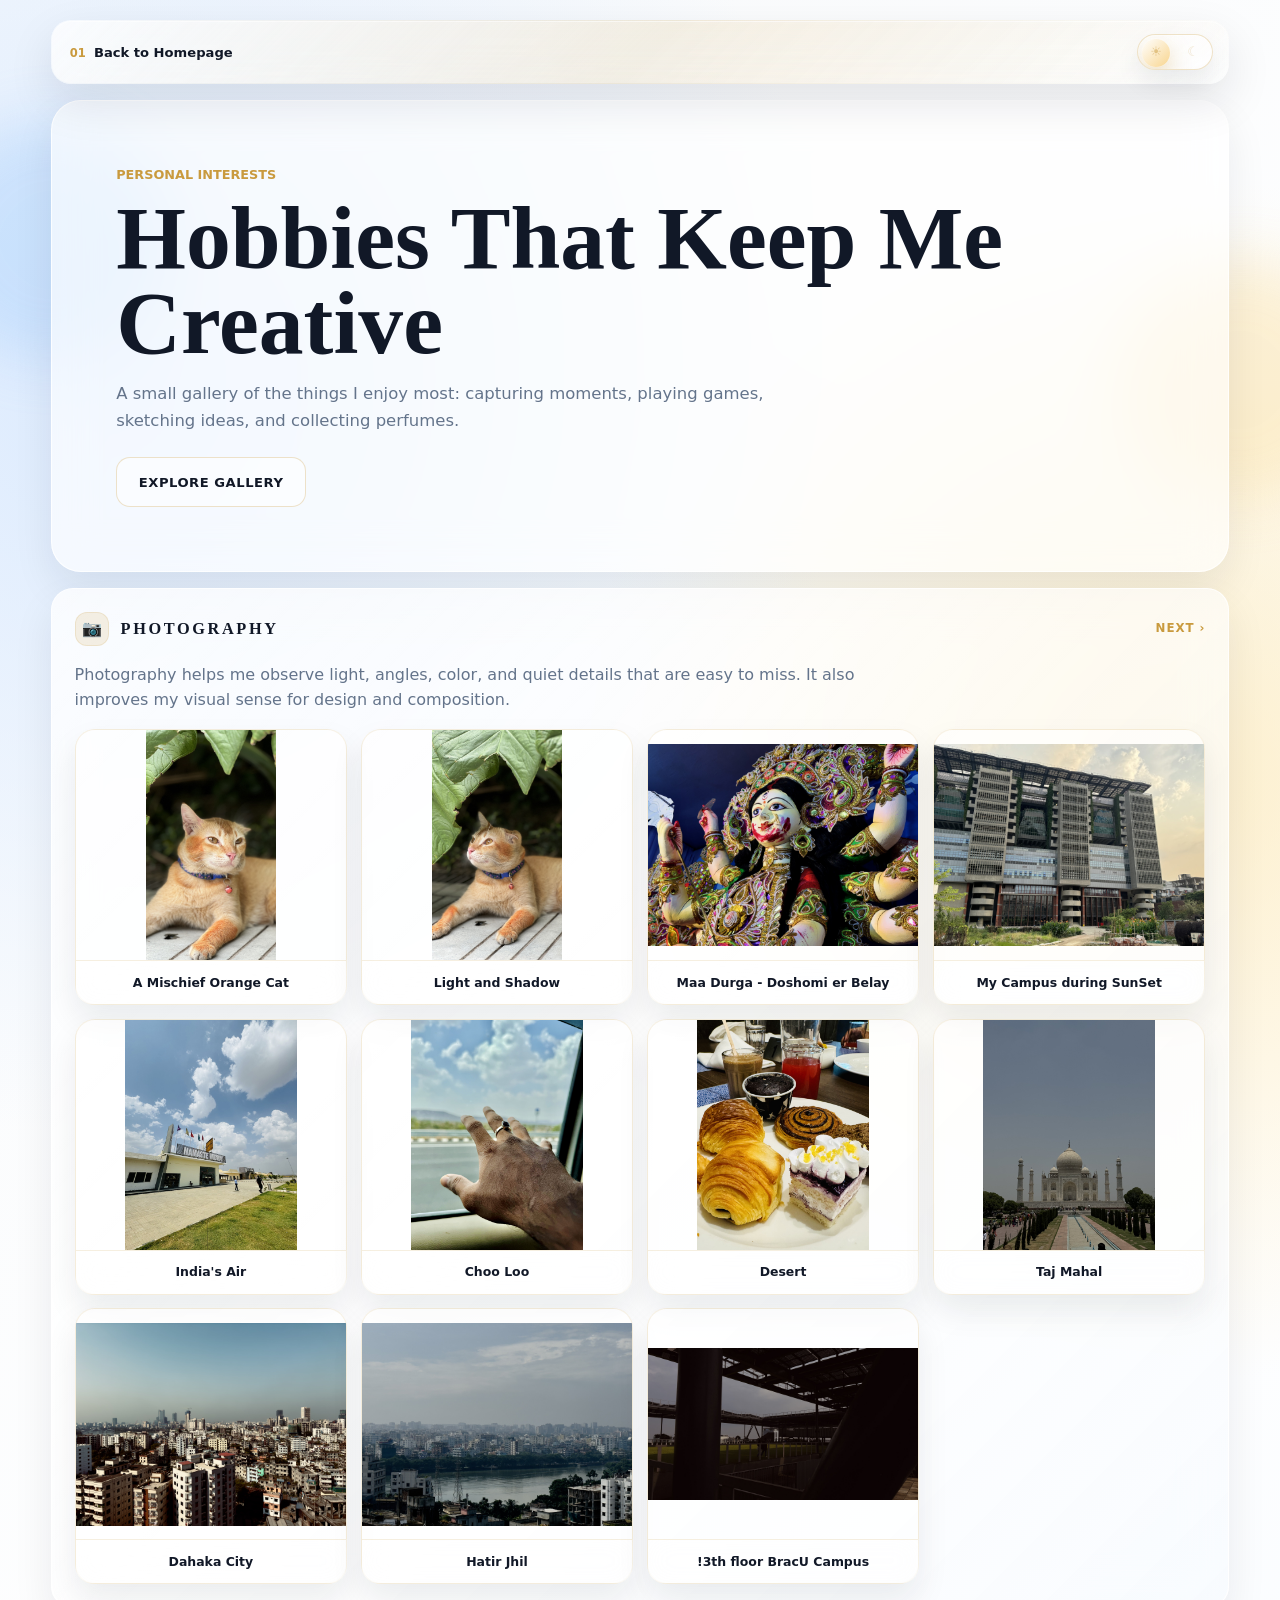
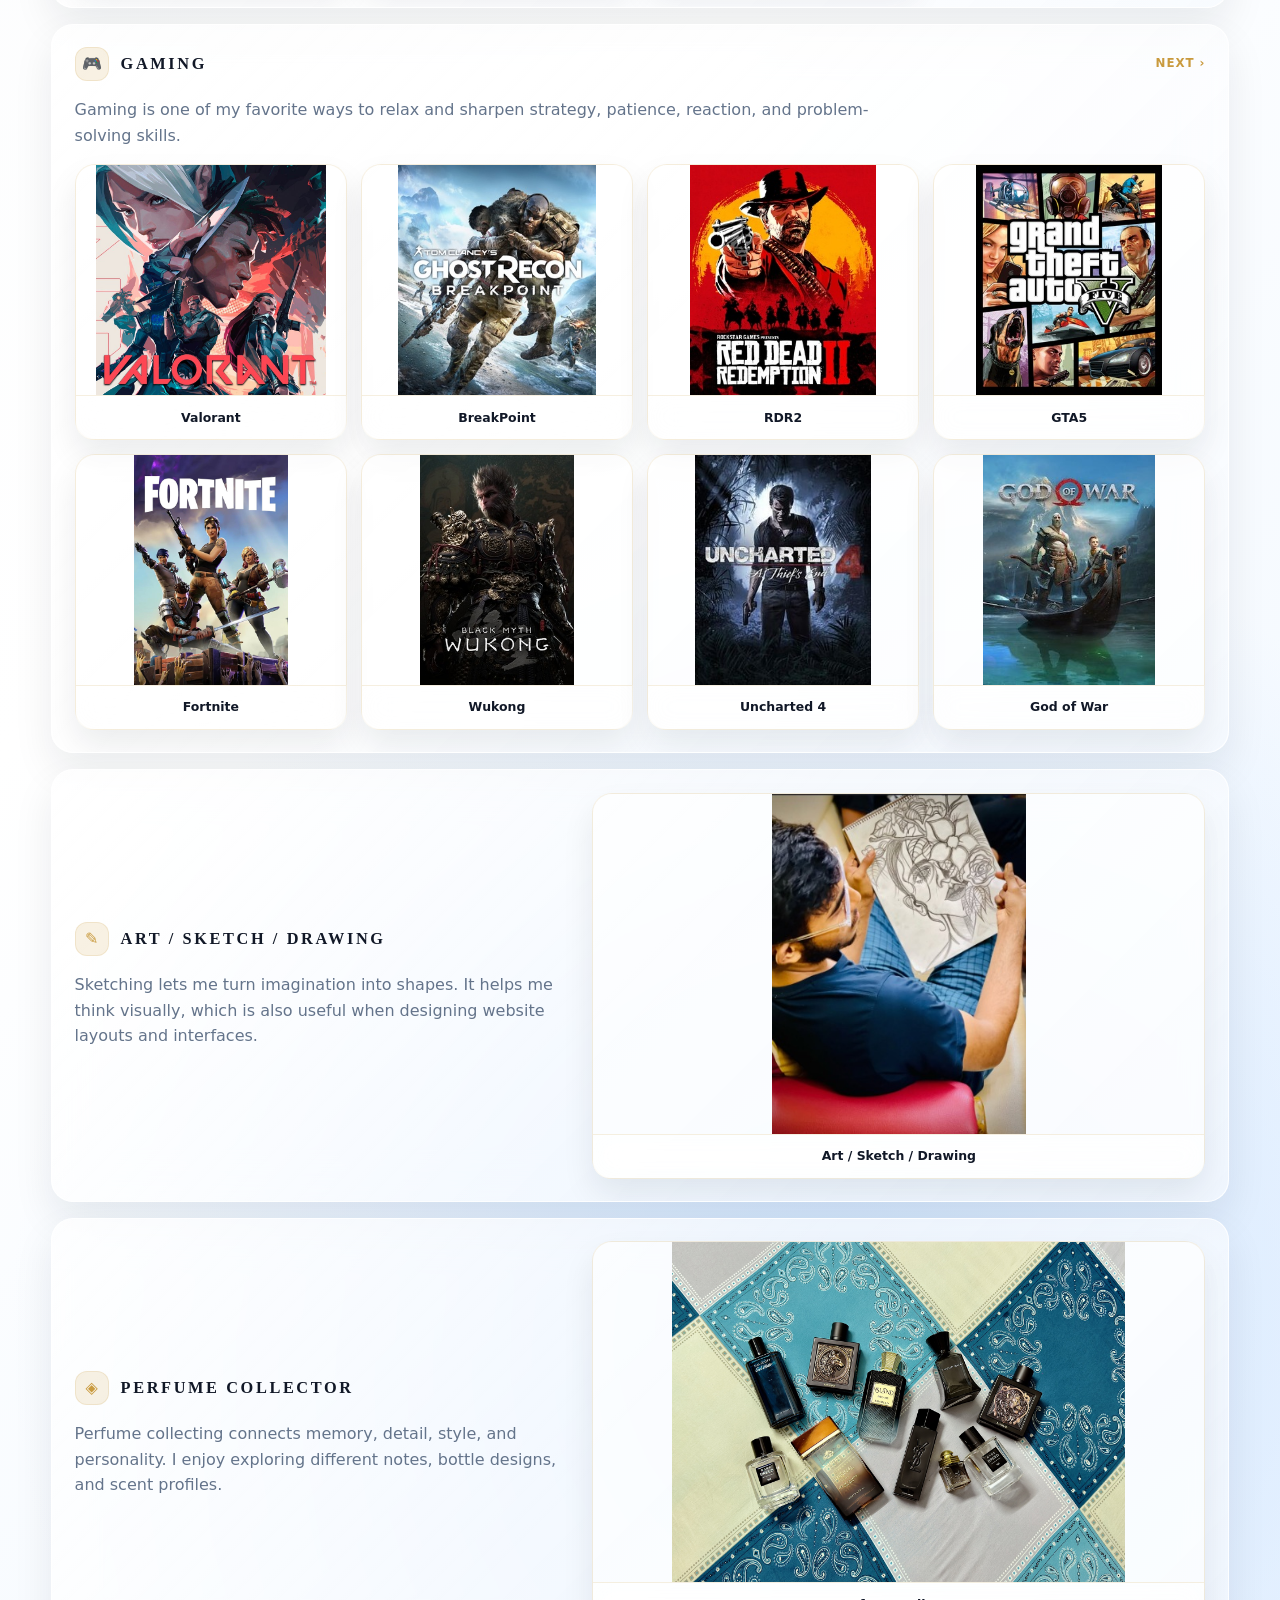
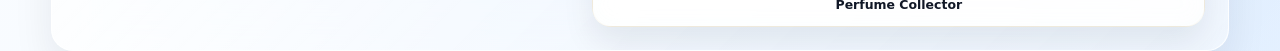
==== commit 66b0a286: "Add Shourav portfolio website" ====
--- a/hobbies.html
+++ b/hobbies.html
@@ -14,13 +14,6 @@
 
     <header class="site-header">
         <nav class="navbar" aria-label="Primary navigation">
-            <a class="brand" href="index.html">
-                <img class="brand-logo" src="images/Logo_idea_2.png" alt="Code Baba logo">
-                <span class="brand-text">
-                    <span class="brand-name">SHOURAV SAHA</span>
-                    <span class="brand-subtitle">Hobbies &amp; Interests</span>
-                </span>
-            </a>
             <div class="nav-links">
                 <a href="index.html"><span>01</span> Back to Homepage</a>
             </div>
